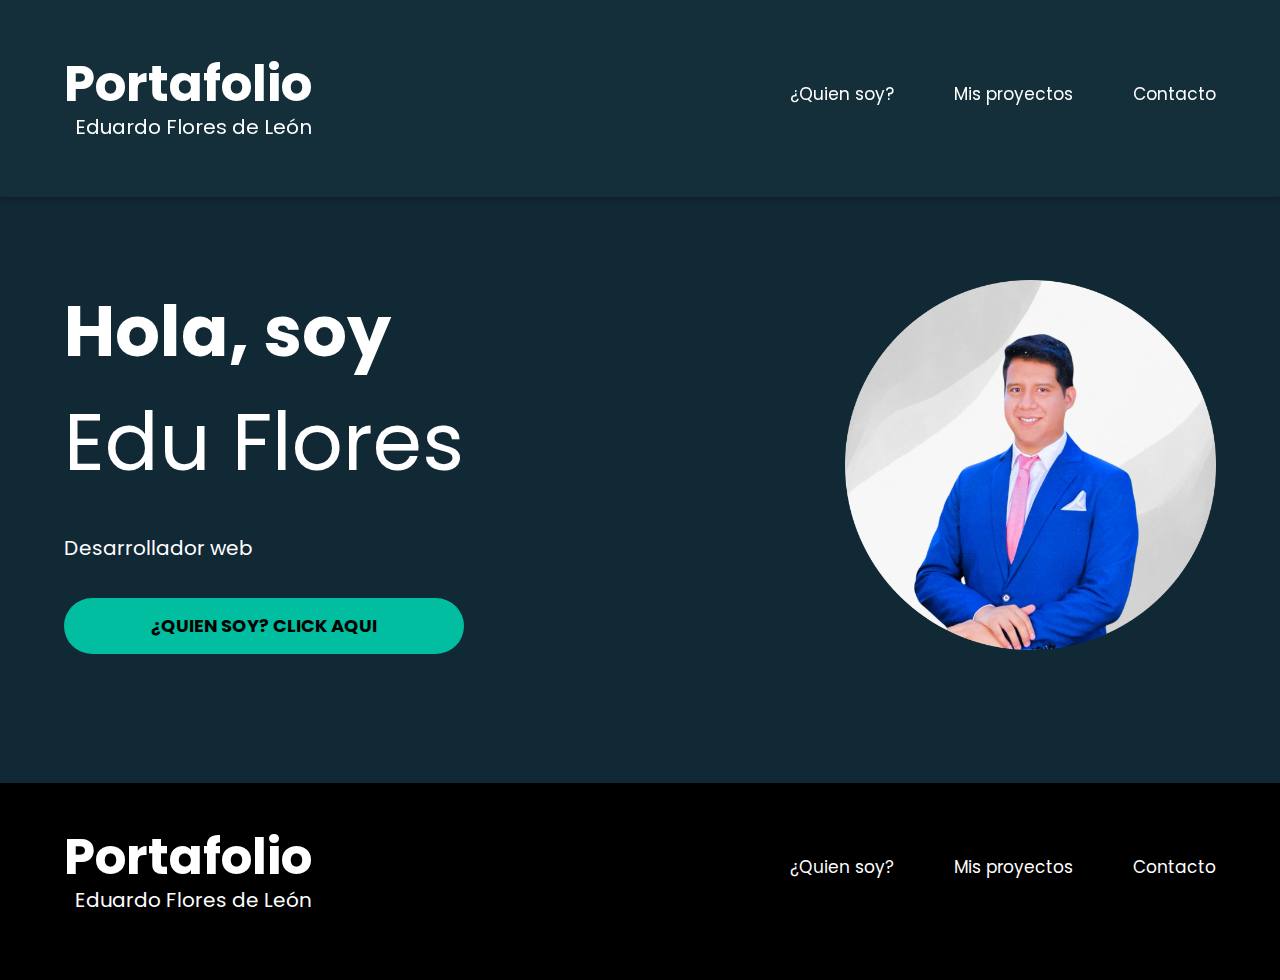
==== contacto.html @ d4dbf94b "C4 cambiando cosas" ====
<!DOCTYPE html>
<html lang="en">
<head>
    <meta charset="UTF-8">
    <meta name="viewport" content="width=device-width, initial-scale=1.0">
    <link rel="preconnect" href="https://fonts.googleapis.com">
    <link rel="preconnect" href="https://fonts.gstatic.com" crossorigin>
    <link href="https://fonts.googleapis.com/css2?family=Poppins:ital,wght@0,100;0,200;0,300;0,400;0,500;0,600;0,700;0,800;0,900;1,100;1,200;1,300;1,400;1,500;1,600;1,700;1,800;1,900&display=swap" rel="stylesheet">
    <link rel="stylesheet" href="../css/styles.css">
    <link rel="stylesheet" href="../css/normalize.css">
    <title>Portafolio: Edu Flores</title>
</head>
<body>
    
    <header class="header">
        <div class="contenedor">
            <div class="barra">
                <a href="index.html" class="barralink">
                    <h1 class="barralink-titulo">Portafolio</h1>
                    <p class="barralink-parrafo">Eduardo Flores de León</p>
                </a>
                

                <nav class="navegación">
                    <a href="acerdade.html" class="navegación__texto">¿Quien soy?</a>
                    <a href="Proyectos.html" class="navegación__texto">Mis proyectos</a>
                    <a href="Contacto.html" class="navegación__texto">Contacto</a>
                </nav>
            </div>
        </div>
    </header>


    <div class="contenedor contenido-principal">
        <main class="principal">
            <h1 class="principal__titulo">Hola, soy</h1>
            <p class="principal__texto">Edu Flores</p>
            <p class="principal__peq">Desarrollador web</p>

            <a href="acerdade.html" class="boton">¿Quien soy? Click Aqui</a>

        </main>
        <aside class="imagen">
            <img src="../img/EduFloresImg.png" alt="">
        </aside>
    </div>


    <footer class="footer">
        <div class="contenedor">
            <div class="footer-barra">
                <a href="index.html" class="barralink">
                    <h1 class="barralink-titulo">Portafolio</h1>
                    <p class="barralink-parrafo">Eduardo Flores de León</p>
                </a>
                

                <nav class="navegación">
                    <a href="acerdade.html" class="navegación__texto">¿Quien soy?</a>
                    <a href="Proyectos.html" class="navegación__texto">Mis proyectos</a>
                    <a href="Contacto.html" class="navegación__texto">Contacto</a>
                </nav>
            </div>
        </div>
    </footer>

</body>
</html>
---- css/styles.css ----
:root{
    --primario: #112835;
    --secundario: #142F3A;
    --nigga: #000000;
    --white: #ffffff;
    --card: #1a3d4b;
    --links: #00be9f;
    --github: #098b26;
    --pagina: #90089c;
    --sombreado: #303030b0;
    --mainfont: "Poppins", sans-serif;


}

html{
    box-sizing: border-box;
    margin: 0;
    padding: 0;
    font-size: 62.5%; /* 1 rem = 10px*/

}

*, *:before, *:after{
    box-sizing: inherit; /*hereda*/
}

body{
    font-family: var(--mainfont);
    line-height: 2;
    background-color: #112835;
    
}

/*GLOBALES*/

.contenedor{
    width: min(90%, 120rem);
    margin: 0 auto;
    
}

a{
    text-decoration: none;
    font-family: var(--mainfont);
}

h1,h2,h3,h4{
    font-family: var(--mainfont);
    line-height: 1.2;
    color: var(--white);
}

h1{
    font-size: 4.8rem;
}
h2{
    font-size: 4rem;
}
h3{
    font-size: 3.2rem
}
h4{
    font-size: 2.8rem;
}
img{
    max-width: 100%;
    
}

p{
    color: var(--white);
    font-size: 2rem;
    text-align: justify;
}

ul{
    color: var(--white);
    font-size: 1.8rem;
}

/*utilidades*/

.no-margin{
    margin: 0;
}

.no-padding{
    padding: 0;
}

.centrar-texto{
    text-align: center;
}

.header{
    background-color: var(--secundario);
    margin-bottom: 7%;
    z-index: 1000;
    position: fixed;
    top: 0;
    left: 0;
    width: 100%;
    z-index: 999px;
    box-shadow: 0px 0px 6px 0px rgba(0, 0, 0, 0.5);
}

.barra{
    padding-top: 4rem;
    padding-bottom: 3rem;
}
.navegación{
    display: flex;
    gap: 2rem;
    justify-content: center;
}

.barra-titulo{
    color: var(--white);
    font-size: 3rem;
    letter-spacing: .1rem;
}
.navegación__texto{
    color: var(--white);
    font-size: 1.1rem;
    
}

.navegación__texto:hover{
    cursor: pointer;
    color: var(--links);
}

.barralink{
    color: var(--white);
    
}

.barralink-titulo{
    font-size: 5rem;
    text-align: center;
}

.barralink-parrafo{
    margin-top: -12%;
    text-align: center;
}

@media (min-width: 480px){
    .barra{
        padding-top: 4rem;
        
    }
    .navegación{
        display: flex;
        gap: 2rem;
        justify-content: center;
    }
    
    .barra-titulo{
        color: var(--white);
        letter-spacing: .1rem;
    }
    .navegación__texto{
        color: var(--white);
        font-size: 1.7rem;
        
    }
    
    .navegación__texto:hover{
        cursor: pointer;
        color: var(--links);
    }
    
    .barralink{
        color: var(--white);
        
    }
    
    .barralink-titulo{
        font-size: 5rem;
        text-align: center;
    }
    
    .barralink-parrafo{
        margin-top: -6%;
        text-align: center;
    }
}



@media (min-width: 768px){
    .barra{
        display: flex;
        justify-content: space-between;
        align-items: center;
        padding-top: 2rem;
        align-items: center;
    }

    
    .barra-titulo{
        color: var(--white);
        letter-spacing: .1rem;
    }
    
    .navegación__texto{
        color: var(--white);
        font-size: 1.7rem;
    }
    
    .navegación__texto:hover{
        cursor: pointer;
        color: var(--links);
    }
    
    .barralink{
        color: var(--white);
    }
    
    .barralink-titulo{
        font-size: 5rem;
    }
    
    .barralink-parrafo{
        margin-top: -16%;
        text-align: right;
    }
}



@media (min-width: 768px){
    .navegación{
        display: flex;
        gap: 6rem;
    }
}




.contenido-principal{
    display: grid;
    gap: 3rem;
    margin-top: 30rem;
}


.principal{
    
}

.imagen{
    grid-row: 1/2;
}


.principal__titulo{
    font-size: 4rem;
    text-align: center;
}

.principal__texto{
    font-size: 4rem;
    margin-top: -8%;
    text-align: center;
}

.principal__peq{
    font-size: 1.8rem;
    margin-top: -10%;
    text-align: center;
}

.boton{
    display: block;
    color: var(--blanco);
    text-align: center;
    padding: 1rem 3rem;
    font-size: 1.8rem;
    text-transform: uppercase;
    font-weight: 700;
    margin-top: 3rem;
    border-radius: 4rem;
    background-color: #00be9f;
    margin-bottom: 4rem;
    
}


@media (min-width: 480px){
    .contenido-principal{
        display: grid;
        gap: 3rem;
        margin-top: 25rem;
    }
    
    
    .principal{
        
    }
    
    .imagen{
        grid-row: 1/2;
    }
    
    
    .principal__titulo{
        font-size: 7rem;
        text-align: center;
    }
    
    .principal__texto{
        font-size: 8rem;
        margin-top: -8%;
        text-align: center;
    }
    
    .principal__peq{
        font-size: 2rem;
        margin-top: -10%;
        text-align: center;
    }
    
    .boton{
        display: block;
        color: var(--blanco);
        text-align: center;
        padding: 1rem 3rem;
        font-size: 1.8rem;
        text-transform: uppercase;
        font-weight: 700;
        margin-top: 3rem;
        border-radius: 4rem;
        background-color: #00be9f;
        
    }
    
}

@media (min-width: 769px){
    .contenido-principal{
        display: grid;
        grid-template-columns: 2fr 1fr;
        column-gap: 4rem;
        margin-top: 19%;
        margin-bottom: 7%;
        
    }
    .principal{
        grid-column: 1/2;
        text-align: left;
    }
    
    .imagen{
        grid-column: 2/3;
        align-content: center;
        justify-content: center;
    }
    
    .principal__titulo{
        font-size: 7rem;
        text-align: left;
    }
    
    .principal__texto{
        font-size: 8rem;
        margin-top: -8%;
        text-align: left;
    }
    
    .principal__peq{
        font-size: 2rem;
        margin-top: -10%;
        text-align: left;
        
    }

    .boton{
        display: block;
        max-width: 40rem;
        color: var(--blanco);
        text-align: center;
        padding: 1rem 3rem;
        font-size: 1.8rem;
        text-transform: uppercase;
        font-weight: 700;
        margin-top: 3rem;
        border-radius: 4rem;
        background-color: #00be9f;
        
    }
}

.footer{
    background-color: var(--nigga);
    margin-top: 2%;
    position: relative;
    z-index: 1000;
}

.footer-barra{
    padding-top: 2rem;
    padding-bottom: 4rem;
}

@media (min-width: 768px){
    .footer-barra{
        display: flex;
        justify-content: space-between;
        align-items: center;
        padding-top: 1rem;
        align-items: center;
    }
}



.cuadrocont{
    display: grid;
    gap: 2rem;
    margin-top: 25rem;
}


.cuadrocont__cuadro{
    display: grid;
    align-content: center;
    justify-content: center;
}


.imagen__cuadro{
    max-height: 70%;
    margin-left: 12%;
}


@media (min-width: 480px){
    .cuadrocont{
        display: grid;
        gap: 2rem;
        margin-top: 20rem;
    }
    
    
    .cuadrocont__cuadro{
        display: grid;
        align-content: center;
        justify-content: center;
    }
    
    
    .imagen__cuadro{
        max-height: 80%;
        margin-left: 10%;
    }
}

@media (min-width: 768px){
    .cuadrocont{
        display: grid;
        grid-template-columns: repeat(3, 1fr);
        gap: 2rem;
        margin-top: 20rem;
    }
    
    .cuadrocont__main{
        grid-column: 1/4;
        margin-top: 2%;
    }
    
    .cuadrocont__cuadro {
        display: grid;
        place-items: center; /* Centra contenido horizontal y verticalmente */
}
    
    
    .imagen__cuadro{
        max-height: 70%;
    }
}


.cuadroedu__cuadro{
    display: grid;
    grid-template-columns: 1fr 2fr;
    margin-top: 10%;
    gap: 1rem;
    align-items: center; /* Alinea verticalmente el contenido */
}

.cuadroedu__imagen-container {
    display: flex; /* Usa flexbox para alinear */
    justify-content: center; /* Centra horizontalmente */
    align-items: center; /* Centra verticalmente */
}

.cuadroedu__imagen{
    border-radius: 5rem;
    max-width: 80%;
}

.cuadroedu__texto--titulo{
    font-size: 1.6rem;
}
.cuadroedu__texto--carrera{
    font-size: 1.2rem;
}
.cuadroedu__texto--periodo{
    font-size: 1rem;
}

@media (min-width: 480px){
    .cuadroedu__cuadro{
        display: grid;
        grid-template-columns: 1fr 2fr;
        gap: 3rem;
        margin-top: 10%;
        align-items: center; /* Alinea verticalmente el contenido */
    }
    
    .cuadroedu__imagen-container {
        display: flex; /* Usa flexbox para alinear */
        justify-content: center; /* Centra horizontalmente */
        align-items: center; /* Centra verticalmente */
    }

    .cuadroedu__imagen{
        border-radius: 5rem;
        max-width: 80%;
    }

    .cuadroedu__texto--titulo{
        font-size: 2.4rem;
    }
    .cuadroedu__texto--carrera{
        font-size: 2rem;
    }
    .cuadroedu__texto--periodo{
        font-size: 1.5rem;
    }
}

@media (min-width: 769px){
    .cuadroedu{    
        display: grid;
        gap: 3rem;
        margin-top: 10rem;
    }

    .cuadroedu__cuadro{
        display: grid;
        grid-template-columns: 1fr 2fr;
        gap: 10rem;
        margin-top: 0;
        align-items: center; /* Alinea verticalmente el contenido de cada columna */
    }
    
    .cuadroedu__imagen-container {
        display: flex; /* Usa flexbox para alinear */
        justify-content: center; /* Centra horizontalmente */
        align-items: center; /* Centra verticalmente */
    }

    .cuadroedu__imagen{
        border-radius: 5rem;
        max-width: 80%;
    }

    .cuadroedu__texto--titulo{
        font-size: 3.8rem;
    }
    .cuadroedu__texto--carrera{
        font-size: 3rem;
    }
    .cuadroedu__texto--periodo{
        font-size: 2rem;
    }
}


.cuadroidioma{
    display: grid;
    grid-template-columns: repeat(2 , 1fr);
    gap: 5rem;
}

.cuadroidioma__img{
    display: flex;
    justify-content: center;
    align-content: center;
    grid-column: 1/3;
}

.cuadroidioma__img--imagen{
    max-width: 90%;
    border-radius: 20rem;
}
.cuadroidioma__cuadro{

}

.idioma{
    margin-top: 20rem;
}

@media (min-width: 1000px){
    .cuadroidioma{
        display: grid;
        grid-template-columns: 2fr 1fr;
        grid-template-rows: repeat(2, 1fr);
        gap: 5rem;
    }
    
    .cuadroidioma__img{
        display: flex;
        justify-content: center;
        align-content: center;
        grid-column: 1/2;
        grid-row: 1/3;
    }
    
    .cuadroidioma__img--imagen{
        
        border-radius: 20%;
    }
    .cuadroidioma__cuadro{
        grid-column: 2 / 3;
    }
    
    .idioma{
        margin-top: 20rem;
    }
}

/*--   proyectos.html   --*/
/*--   proyectos.html   --*/

@media (min-width: 350px) {
    .contcard{
        margin-top: 70%;
    }

    .carousel {
        display: flex;
        align-items: center;
        position: relative;
    }
    
    .cards-container {
        overflow: hidden;
        width: 100%;
        padding: 5rem;
        display: flex;
        gap: 3rem;
        transition: 2s ease;
        justify-content: left;
    }
    

    
    .cards {
        display: flex;
        gap: 2.8rem; /* Ajustar el espacio entre tarjetas */
        transition: transform 0.5s ease;
    }

    .carousel-button {
        background-color: var(--button-bg, #fff);
        border: none;
        padding: 1rem;
        cursor: pointer;
        z-index: 1;
    }
    
    .left {
        position: absolute;
        left: 0;
    }
    
    .right {
        position: absolute;
        right: 0;
    }

    .card {
        background-color: var(--card);
        border-radius: 4rem;
        overflow: hidden;
        transition: box-shadow 0.5s ease, transform 2s ease; 
        box-shadow: 0 0 7rem rgba(0, 0, 0, 0.3);
        flex: 0 0 calc((79.2% - 6rem) / 4); /* Ajustar el ancho de cada tarjeta */
        max-width: calc((48.2% - 25rem) / 3); /* Asegurar un tamaño máximo */
    }
    
    .card:hover {
        box-shadow: 0 0 20px rgba(0, 0, 0, 0.3), inset 0 0 10rem rgba(0, 0, 0, 0.7);
        transform: scale(1.1);
    }
    
    .card-image {
        position: relative;
        overflow: hidden;
        border-top-left-radius: 4rem;
        border-top-right-radius: 4rem;
    }
    
    .card-image1 {
        width: 100%;
        display: block;
        transition: transform 0.5s ease;
    }
    
    .card:hover .card-image1 {
        transform: scale(1.1);
        transition: 2s;
    }
    
    .card-titulo {
        font-size: 2rem;
        margin-bottom: 3rem;
    }
    
    .card-texto {
        font-size: 1.5rem;
        text-transform: uppercase;
    }
    
    .card-descripcion {
        font-size: 1.3rem;
        text-transform: none;
    }
    
    .zoom {
        width: 80%;
        height: auto;
    }
    
    .card-botons {
        display: flex;
        gap: .6rem;
        justify-content: center;
        align-content: center;
    }
    
    .card-boton {
        background-color: var(--pagina);
        font-size: 1.5rem;
        max-width: 30%;
        height: auto;
        display: flex;
        justify-content: center;
        align-content: center;
    }
    
    .github {
        background-color: var(--github);
        font-size: 1.5rem;
    }
    
    .card-boton:hover {
        background-color: var(--secundario);
    }
    
    .github:hover {
        background-color: var(--secundario);
        font-size: 1.5rem;
    }
    
    .card-image__txt {
        position: absolute;
        bottom: 0;
        height: 25%;
        width: 100%;
        background-color: var(--sombreado);
    }
    
    .card-content {
        margin-top: 3rem;
    }
}

@media (min-width: 410px
){

    .contcard{
        margin-top: 70%;
    }
    .card {
        background-color: var(--card);
        border-radius: 4rem;
        overflow: hidden;
        transition: box-shadow 0.5s ease, transform 2s ease; 
        box-shadow: 0 0 7rem rgba(0, 0, 0, 0.3);
        flex: 0 0 calc((79.2% - 6rem) / 6); /* Ajustar el ancho de cada tarjeta */
        max-width: calc((58.2% - 33rem) / 3); /* Asegurar un tamaño máximo */
    }

    .card-botons {
        display: flex;
        gap: .6rem;
        justify-content: center;
        align-content: center;
    }
    
    .card-boton {
        background-color: var(--pagina);
        font-size: 1.5rem;
        max-width: 30%;
        height: auto;
        display: flex;
        justify-content: center;
        align-content: center;
    }
    .github {
        background-color: var(--github);
        font-size: 1.5rem;
    }
    .card-image__txt {
        position: absolute;
        bottom: 0;
        height: 25%;
        width: 100%;
        background-color: var(--sombreado);
    }
}

@media (min-width: 760px){
    .contcard{
        margin-top: 40%;
    }
}

@media (min-width: 769px) {
    .contcard{
        margin-top: 30%;
    }

    .carousel {
        display: flex;
        align-items: center;
        position: relative;
    }
    
    .cards-container {
        overflow: hidden;
        width: 100%;
        padding: 5rem;
        display: flex;
        gap: 3rem;
        transition: 2s ease;
        justify-content: left;
    }
    

    
    .cards {
        display: flex;
        gap: 2.8rem; /* Ajustar el espacio entre tarjetas */
        transition: transform 0.5s ease;
    }

    .carousel-button {
        background-color: var(--button-bg, #fff);
        border: none;
        padding: 1rem;
        cursor: pointer;
        z-index: 1;
    }
    
    .left {
        position: absolute;
        left: 0;
    }
    
    .right {
        position: absolute;
        right: 0;
    }

    .card {
        background-color: var(--card);
        border-radius: 4rem;
        overflow: hidden;
        transition: box-shadow 0.5s ease, transform 2s ease; 
        box-shadow: 0 0 7rem rgba(0, 0, 0, 0.3);
        flex: 0 0 calc((61.2% - 24%) / 2.07); /* Ajustar el ancho de cada tarjeta */
        max-width: calc((47.2% - 6rem) / 3); /* Asegurar un tamaño máximo */
    }
    
    .card:hover {
        box-shadow: 0 0 20px rgba(0, 0, 0, 0.3), inset 0 0 10rem rgba(0, 0, 0, 0.7);
        transform: scale(1.1);
    }
    
    .card-image {
        position: relative;
        overflow: hidden;
        border-top-left-radius: 4rem;
        border-top-right-radius: 4rem;
    }
    
    .card-image1 {
        width: 100%;
        display: block;
        transition: transform 0.5s ease;
    }
    
    .card:hover .card-image1 {
        transform: scale(1.1);
        transition: 2s;
    }
    
    .card-titulo {
        font-size: 2rem;
        margin-bottom: 3rem;
    }
    
    .card-texto {
        font-size: 1.5rem;
        text-transform: uppercase;
    }
    
    .card-descripcion {
        font-size: 1.3rem;
        text-transform: none;
    }
    
    .zoom {
        width: 80%;
        height: auto;
    }
    
    .card-botons {
        display: flex;
        gap: .6rem;
        justify-content: center;
        align-content: center;
    }
    
    .card-boton {
        background-color: var(--pagina);
        font-size: 1.5rem;
        max-width: 40%;
        display: flex;
        justify-content: center;
        align-content: center;
    }
    
    .github {
        background-color: var(--github);
        font-size: 1.5rem;
    }
    
    .card-boton:hover {
        background-color: var(--secundario);
    }
    
    .github:hover {
        background-color: var(--secundario);
        font-size: 1.5rem;
    }
    
    .card-image__txt {
        position: absolute;
        bottom: 0;
        height: 20%;
        width: 100%;
        background-color: var(--sombreado);
    }
    
    .card-content {
        margin-top: 3rem;
    }
}


@media (min-width: 1100px) {

    .contcard{
        margin-top: 19%;
    }

    .carousel {
        display: flex;
        align-items: center;
        position: relative;
    }
    
    .cards-container {
        overflow: hidden;
        width: 100%;
        padding: 5rem;
        display: flex;
        gap: 3rem;
        transition: 2s ease;
        justify-content: left;
    }
    

    
    .cards {
        display: flex;
        gap: 2.8rem; /* Ajustar el espacio entre tarjetas */
        transition: transform 0.5s ease;
    }

    .carousel-button {
        background-color: var(--button-bg, #fff);
        border: none;
        padding: 1rem;
        cursor: pointer;
        z-index: 1;
    }
    
    .left {
        position: absolute;
        left: 0;
    }
    
    .right {
        position: absolute;
        right: 0;
    }

    .card {
        background-color: var(--card);
        border-radius: 4rem;
        overflow: hidden;
        transition: box-shadow 0.5s ease, transform 2s ease; 
        box-shadow: 0 0 7rem rgba(0, 0, 0, 0.3);
        flex: 0 0 calc((61.2% - 23%) / 2); /* Ajustar el ancho de cada tarjeta */
        max-width: calc((71.2% - 6rem) / 3); /* Asegurar un tamaño máximo */
    }
    
    .card:hover {
        box-shadow: 0 0 20px rgba(0, 0, 0, 0.3), inset 0 0 10rem rgba(0, 0, 0, 0.7);
        transform: scale(1.1);
    }
    
    .card-image {
        position: relative;
        overflow: hidden;
        border-top-left-radius: 4rem;
        border-top-right-radius: 4rem;
    }
    
    .card-image1 {
        width: 100%;
        display: block;
        transition: transform 0.5s ease;
    }
    
    .card:hover .card-image1 {
        transform: scale(1.1);
        transition: 2s;
    }
    
    .card-titulo {
        font-size: 2rem;
        margin-bottom: 3rem;
    }
    
    .card-texto {
        font-size: 1.5rem;
        text-transform: uppercase;
    }
    
    .card-descripcion {
        font-size: 1.3rem;
        text-transform: none;
    }
    
    .zoom {
        width: 80%;
        height: auto;
    }
    
    .card-botons {
        display: grid;
        grid-template-columns: repeat(2, 1fr);
        gap: .6rem;
        place-items: center;
    }
    
    .card-boton {
        background-color: var(--pagina);
        font-size: 1.5rem;
        max-width: 70%;
        display: flex;
        justify-content: center;
        align-content: center;
    }
    
    .github {
        background-color: var(--github);
        font-size: 1.5rem;
    }
    
    .card-boton:hover {
        background-color: var(--secundario);
    }
    
    .github:hover {
        background-color: var(--secundario);
        font-size: 1.5rem;
    }
    
    .card-image__txt {
        position: absolute;
        bottom: 0;
        height: 15%;
        width: 100%;
        background-color: var(--sombreado);
    }
    
    .card-content {
        margin-top: 3rem;
    }
}
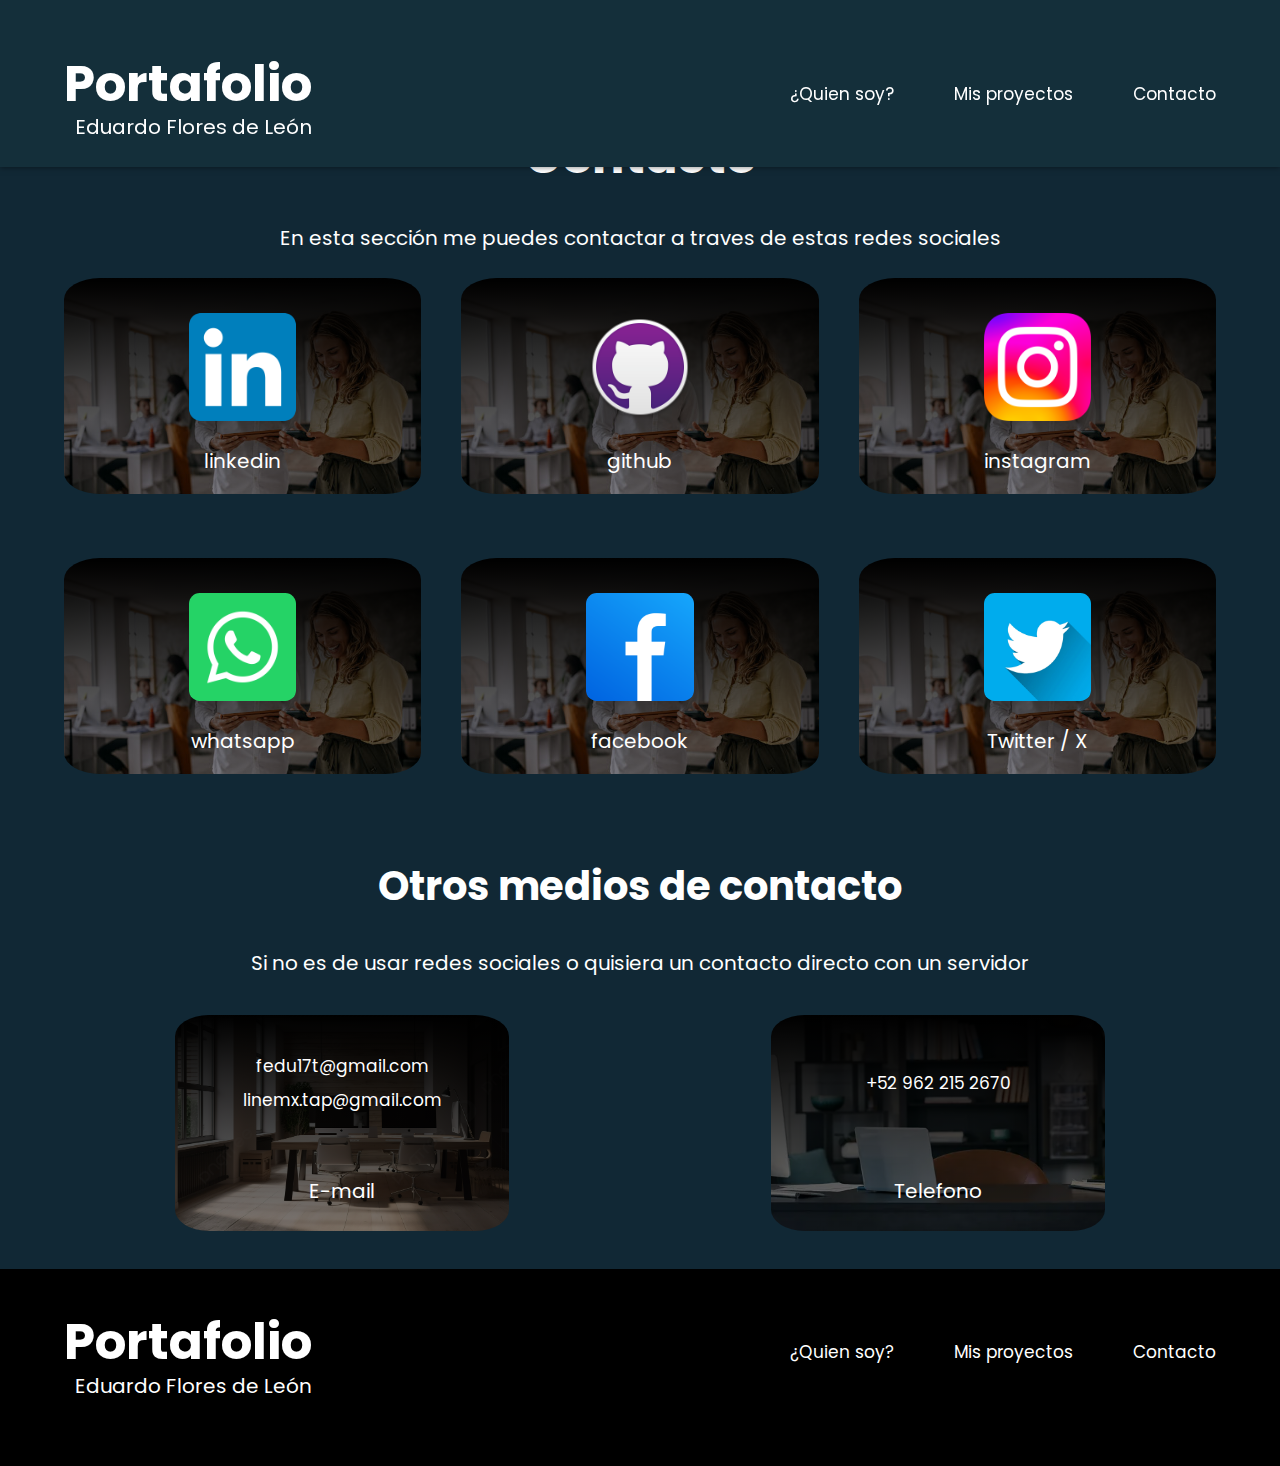
==== commit 4c9e75e6: "C5 Conclusión de este sitio hasta que sepa JS mejor" ====
--- a/contacto.html
+++ b/contacto.html
@@ -1,5 +1,5 @@
 <!DOCTYPE html>
-<html lang="en">
+<html lang="es">
 <head>
     <meta charset="UTF-8">
     <meta name="viewport" content="width=device-width, initial-scale=1.0">
@@ -31,19 +31,52 @@
     </header>
 
 
-    <div class="contenedor contenido-principal">
-        <main class="principal">
-            <h1 class="principal__titulo">Hola, soy</h1>
-            <p class="principal__texto">Edu Flores</p>
-            <p class="principal__peq">Desarrollador web</p>
+    <main class="contenedor contacto">
+        <h1 class="centrar-texto">Contacto</h1>
+        <p class="centrar-texto">En esta sección me puedes contactar a traves de estas redes sociales</p>
+        <div class="contacto-redes">
+            <a href="https://www.linkedin.com/in/eduardo-flores-de-le%C3%B3n-27019b248/" class="imagencont">
+                <img class="imagencont__imagen" src="img/linkedin.png" alt="instagram">
+                <p class="imagencont__texto">linkedin</p>
+            </a>
+            <a href="https://www.linkedin.com/in/eduardo-flores-de-le%C3%B3n-27019b248/" class="imagencont">
+                <img class="imagencont__imagen" src="img/github.png" alt="instagram">
+                <p class="imagencont__texto">github</p>
+            </a>
+            <a href="https://www.instagram.com/efl.17_/" class="imagencont">
+                <img class="imagencont__imagen" src="img/ig.png" alt="instagram">
+                <p class="imagencont__texto">instagram</p>
+            </a>
+            <a href="https://wa.me/5219622152670" class="imagencont">
+                <img class="imagencont__imagen" src="img/whats.webp" alt="instagram">
+                <p class="imagencont__texto">whatsapp</p>
+            </a>
+            <a href="https://www.linkedin.com/in/eduardo-flores-de-le%C3%B3n-27019b248/" class="imagencont">
+                <img class="imagencont__imagen" src="img/fb.webp" alt="instagram">
+                <p class="imagencont__texto">facebook</p>
+            </a>
+            <a href="https://www.linkedin.com/in/eduardo-flores-de-le%C3%B3n-27019b248/" class="imagencont">
+                <img class="imagencont__imagen" src="img/x.png" alt="instagram">
+                <p class="imagencont__texto">Twitter / X</p>
+            </a>
+        </div>
+    </main>
 
-            <a href="acerdade.html" class="boton">¿Quien soy? Click Aqui</a>
-
-        </main>
-        <aside class="imagen">
-            <img src="../img/EduFloresImg.png" alt="">
-        </aside>
-    </div>
+    <article class="contenedor contacto2">
+        <h2 class="centrar-texto">Otros medios de contacto</h2>
+        <p class="centrar-texto">Si no es de usar redes sociales o quisiera un contacto directo con un servidor</p>
+        <div class="contacto-otros">
+            <div class="imagencont card2">
+                <p class="imagencont2__texto centrar-texto">fedu17t@gmail.com linemx.tap@gmail.com</p>
+                <p class="imagencont__texto">E-mail</p>
+            </div>
+            <div href="https://www.linkedin.com/in/eduardo-flores-de-le%C3%B3n-27019b248/" class="imagencont card3">
+                <p class="imagencont2__texto">+52 962 215 2670</p>
+                <p class="imagencont__texto centrar-texto">Telefono</p>
+            </div>
+            
+        </div>
+    </article>
 
 
     <footer class="footer">
--- a/css/styles.css
+++ b/css/styles.css
@@ -95,7 +95,6 @@
 
 .header{
     background-color: var(--secundario);
-    margin-bottom: 7%;
     z-index: 1000;
     position: fixed;
     top: 0;
@@ -105,10 +104,7 @@
     box-shadow: 0px 0px 6px 0px rgba(0, 0, 0, 0.5);
 }
 
-.barra{
-    padding-top: 4rem;
-    padding-bottom: 3rem;
-}
+
 .navegación{
     display: flex;
     gap: 2rem;
@@ -286,7 +282,14 @@
     border-radius: 4rem;
     background-color: #00be9f;
     margin-bottom: 4rem;
-    
+    transition: 1s;
+}
+
+.boton:hover{
+    background-color: var(--secundario);
+    transition: 1s;
+    color: var(--white);
+    border-style: inset;
 }
 
 
@@ -1121,3 +1124,246 @@
         margin-top: 3rem;
     }
 }
+
+/*---  contacto.html  ---*/
+@media (min-width: 350px){
+    .contacto{
+        margin-top: 80%;
+    }
+    
+    .contacto-redes{
+        display: grid;
+        grid-template-columns: repeat(2, 1fr);
+        gap: 4rem;
+    }
+    
+    .imagencont{
+        display: grid;
+        max-height: 90%;
+        grid-template-rows: 1fr 1fr;
+        place-items: center;
+        border-radius: 10%;
+        background-image: linear-gradient(rgba(0, 0, 0, 1), rgba(0, 0, 0, 0.5)),url(../img/fondcont.jpg);
+        background-repeat: no-repeat;
+        background-size: cover;
+    }
+    
+    .imagencont:hover{
+        transform: scale(1.1);
+        transition: 2s;
+    }
+    
+    .imagencont__imagen{
+        max-width: 30%;
+        border-radius: 10%;
+        margin-top: 20%;
+    }
+    
+    .imagencont__imagen:hover{
+        max-width: 30%;
+        border-radius: 10%;
+    }
+    
+    .imagencont__texto{
+        font-size: 1.4rem;
+    }
+}
+
+
+@media (min-width: 480px){
+    .contacto{
+        margin-top: 65%;
+    }
+    
+    .contacto-redes{
+        display: grid;
+        grid-template-columns: repeat(2, 1fr);
+        gap: 2rem;
+    }
+    
+    .imagencont{
+        display: grid;
+        grid-template-rows: 1fr 1fr;
+        place-items: center;
+        border-radius: 10%;
+        background-image: linear-gradient(rgba(0, 0, 0, 1), rgba(0, 0, 0, 0.5)),url(../img/fondcont.jpg);
+        background-repeat: no-repeat;
+        background-size: cover;
+    }
+    
+    .imagencont:hover{
+        transform: scale(1.1);
+        transition: 2s;
+    }
+    
+    .imagencont__imagen{
+        max-width: 20%;
+        border-radius: 10%;
+    }
+    
+    .imagencont__imagen:hover{
+        max-width: 30%;
+        border-radius: 10%;
+    }
+    
+}
+
+
+@media (min-width: 600px){
+    .contacto{
+        margin-top: 45%;
+    }
+    
+    .contacto-redes{
+        display: grid;
+        grid-template-columns: repeat(2, 1fr);
+        gap: 2rem;
+    }
+    
+    .imagencont{
+        display: grid;
+        grid-template-rows: 2fr 1fr;
+        place-items: center;
+        border-radius: 10%;
+        background-image: linear-gradient(rgba(0, 0, 0, 1), rgba(0, 0, 0, 0.5)),url(../img/fondcont.jpg);
+        background-repeat: no-repeat;
+        background-size: cover;
+    }
+    
+    .imagencont:hover{
+        transform: scale(1.1);
+        transition: 2s;
+    }
+    
+    .imagencont__imagen{
+        max-width: 20%;
+        border-radius: 10%;
+    }
+    
+    .imagencont__imagen:hover{
+        max-width: 30%;
+        border-radius: 10%;
+    }
+    .imagencont__texto{
+        font-size: 2rem;
+    }
+}
+
+@media (min-width: 769px){
+    .contacto{
+        margin-top: 35%;
+    }
+    
+    .contacto-redes{
+        display: grid;
+        grid-template-columns: repeat(3, 1fr);
+        gap: 4rem;
+    }
+    
+    .imagencont{
+        display: grid;
+        grid-template-rows: 2fr 1fr;
+        place-items: center;
+        border-radius: 10%;
+        background-image: linear-gradient(rgba(0, 0, 0, 1), rgba(0, 0, 0, 0.5)),url(../img/fondcont.jpg);
+        background-repeat: no-repeat;
+        background-size: cover;
+    }
+    
+    .imagencont:hover{
+        transform: scale(1.1);
+        transition: 2s;
+    }
+    
+    .imagencont__imagen{
+        max-width: 30%;
+        border-radius: 10%;
+        margin-top: 10%;
+    }
+    
+    .imagencont__imagen:hover{
+        max-width: 30%;
+        border-radius: 10%;
+    }
+    
+}
+
+
+@media (min-width: 800px){
+    .contacto{
+        margin-top: 30%;
+    }
+}
+
+@media (min-width: 900px){
+    .contacto{
+        margin-top: 30%;
+    }
+}
+
+@media (min-width: 1020px){
+    .contacto{
+        margin-top: 10%;
+    }
+}
+
+@media (min-width: 1440px){
+    .contacto{
+        margin-top: 17%;
+    }
+}
+
+
+@media (min-width: 360px){
+    .imagencont2__texto{
+        font-size: 0.7rem;
+    }
+    .card2{
+        background-image: linear-gradient(rgba(0, 0, 0, 1), rgba(0, 0, 0, 0.5)) ,url(../img/tel.jpg);
+        width: 90%;
+    }
+    
+    .card3{
+        background-image: linear-gradient(rgba(0, 0, 0, 1), rgba(0, 0, 0, 0.5)) ,url(../img/correo.webp);
+        width: 90%;
+    }
+}
+
+
+@media (min-width: 600px){
+    .imagencont2__texto{
+        font-size: 1.4rem;
+    }
+}
+
+@media (min-width: 769px){
+    .imagencont2__texto{
+        font-size: 1.7rem;
+    }
+}
+
+
+
+.contacto2{
+    margin-top: 5%;
+}
+
+.contacto-otros{
+    display: grid;
+    grid-template-columns: repeat(2, 1fr);
+    gap: 4rem;
+    place-items: center;
+
+}
+
+.card2{
+    background-image: linear-gradient(rgba(0, 0, 0, 1), rgba(0, 0, 0, 0.5)) ,url(../img/tel.jpg);
+    width: 60%;
+}
+
+.card3{
+    background-image: linear-gradient(rgba(0, 0, 0, 1), rgba(0, 0, 0, 0.5)) ,url(../img/correo.webp);
+    width: 60%;
+}
+
+
